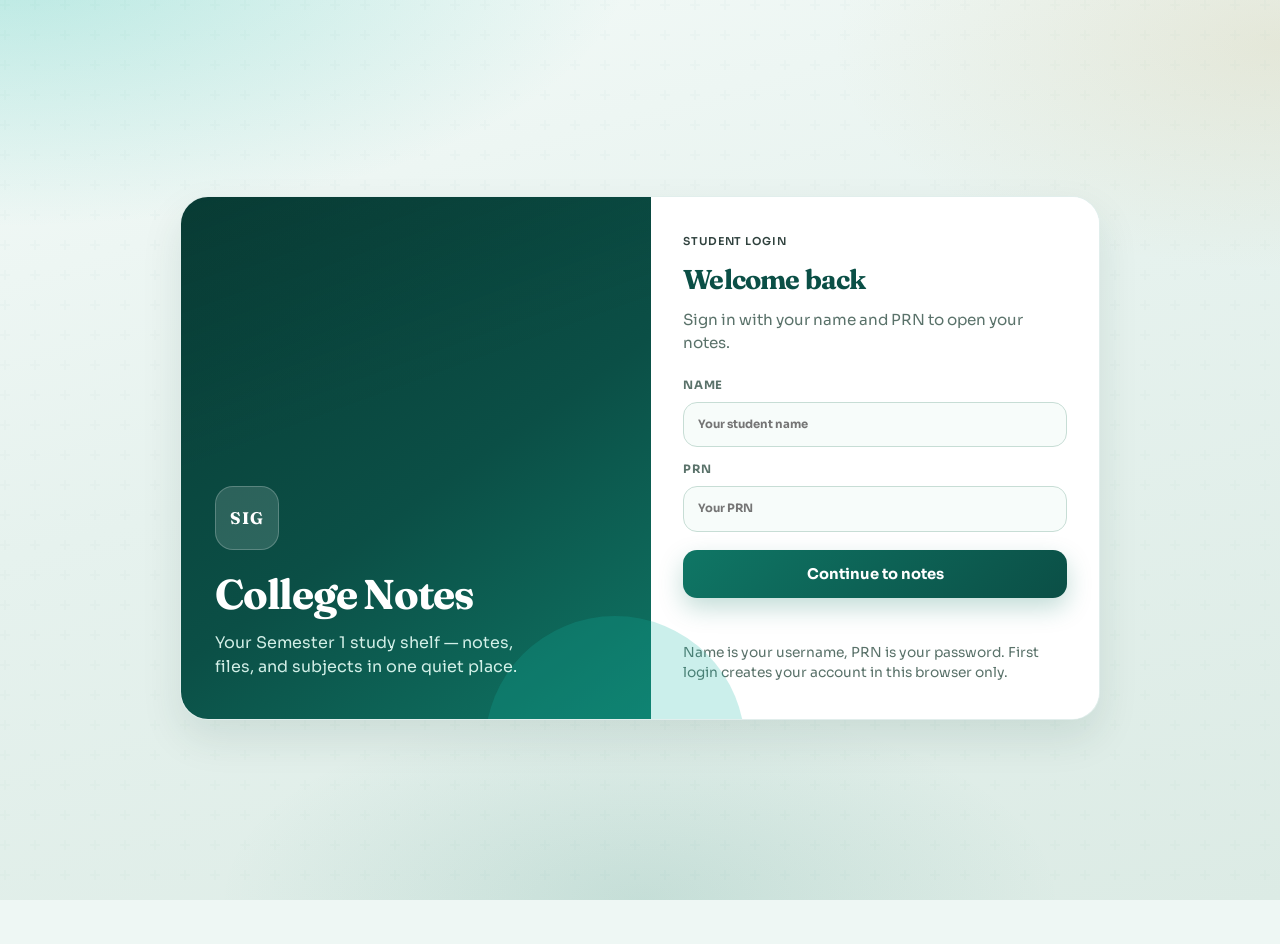
==== login.html @ 5eaa47e0 "Refresh the study UI for a calmer student look and hide subject codes on cards. Co-authored-by: Curs" ====
<!DOCTYPE html>
<html lang="en">
  <head>
    <meta charset="UTF-8" />
    <meta name="viewport" content="width=device-width, initial-scale=1" />
    <title>Login — SIG College Notes</title>
    <link rel="preconnect" href="https://fonts.googleapis.com" />
    <link rel="preconnect" href="https://fonts.gstatic.com" crossorigin />
    <link
      href="https://fonts.googleapis.com/css2?family=Fraunces:opsz,wght@9..144,550;9..144,700&family=Sora:wght@400;500;600;700&display=swap"
      rel="stylesheet"
    />
    <link rel="stylesheet" href="styles.css" />
  </head>
  <body>
    <div class="bg-art" aria-hidden="true"></div>
    <div class="page login-page">
      <section class="login-screen">
        <div class="login-shell">
          <aside class="login-aside">
            <div class="brand-mark large" aria-hidden="true">SIG</div>
            <h1>College Notes</h1>
            <p class="programme">
              Your Semester 1 study shelf — notes, files, and subjects in one quiet place.
            </p>
          </aside>
          <div class="login-card">
            <p class="kicker">Student login</p>
            <h2 class="login-title">Welcome back</h2>
            <p class="login-lead">
              Sign in with your name and PRN to open your notes.
            </p>
            <form id="loginForm" class="login-form">
              <label class="field">
                <span>Name</span>
                <input
                  id="loginName"
                  type="text"
                  placeholder="Your student name"
                  autocomplete="username"
                  required
                />
              </label>
              <label class="field">
                <span>PRN</span>
                <input
                  id="loginPrn"
                  type="password"
                  placeholder="Your PRN"
                  autocomplete="current-password"
                  required
                />
              </label>
              <button type="submit" id="loginBtn" class="btn">
                Continue to notes
              </button>
              <p id="loginError" class="login-error" role="status"></p>
              <p class="login-hint">
                Name is your username, PRN is your password. First login creates
                your account in this browser only.
              </p>
            </form>
          </div>
        </div>
      </section>
    </div>
    <script src="auth.js"></script>
    <script src="login.js"></script>
  </body>
</html>
---- styles.css ----
:root {
  --teal: #0f7665;
  --teal-soft: #14b8a6;
  --teal-deep: #0b4f46;
  --forest: #083b34;
  --mist: #eef7f4;
  --paper: #f7fcfa;
  --card: #ffffff;
  --ink: #142824;
  --muted: #5a726a;
  --line: #c7ddd5;
  --gold: #c4a35a;
  --focus: #0d9488;
  --shadow: 0 18px 40px rgba(8, 59, 52, 0.1);
  --radius: 22px;
  --ease: cubic-bezier(0.22, 1, 0.36, 1);
}

* {
  box-sizing: border-box;
}

html,
body {
  margin: 0;
  min-height: 100%;
}

body {
  position: relative;
  font-family: "Sora", "Segoe UI", ui-sans-serif, system-ui, sans-serif;
  color: var(--ink);
  background: var(--mist);
  line-height: 1.55;
  font-size: 1rem;
  overflow-x: hidden;
}

.bg-art {
  position: fixed;
  inset: 0;
  z-index: -1;
  pointer-events: none;
  background:
    radial-gradient(ellipse 90% 55% at 0% -5%, rgba(20, 184, 166, 0.28), transparent 55%),
    radial-gradient(ellipse 70% 50% at 100% 5%, rgba(196, 163, 90, 0.16), transparent 50%),
    radial-gradient(ellipse 60% 40% at 50% 100%, rgba(15, 118, 101, 0.12), transparent 55%),
    linear-gradient(165deg, #f4faf8 0%, #e6f2ee 45%, #dcebe5 100%);
}

.bg-art::after {
  content: "";
  position: absolute;
  inset: 0;
  opacity: 0.35;
  background-image: url("data:image/svg+xml,%3Csvg width='60' height='60' viewBox='0 0 60 60' xmlns='http://www.w3.org/2000/svg'%3E%3Cg fill='none' fill-rule='evenodd'%3E%3Cg fill='%230f7665' fill-opacity='0.06'%3E%3Cpath d='M36 34v-4h-2v4h-4v2h4v4h2v-4h4v-2h-4zm0-30V0h-2v4h-4v2h4v4h2V6h4V4h-4zM6 34v-4H4v4H0v2h4v4h2v-4h4v-2H6zM6 4V0H4v4H0v2h4v4h2V6h4V4H6z'/%3E%3C/g%3E%3C/g%3E%3C/svg%3E");
}

h1,
.card h2,
.login-aside h1,
.login-title {
  font-family: "Fraunces", Georgia, "Times New Roman", serif;
  font-optical-sizing: auto;
  letter-spacing: -0.03em;
}

.page {
  max-width: 1100px;
  margin: 0 auto;
  padding: 28px 18px 56px;
  animation: rise 0.55s var(--ease) both;
}

@keyframes rise {
  from {
    opacity: 0;
    transform: translateY(10px);
  }
  to {
    opacity: 1;
    transform: translateY(0);
  }
}

.login-page {
  max-width: none;
}

.login-screen {
  min-height: calc(100vh - 40px);
  display: grid;
  place-items: center;
  padding: 28px 12px;
}

.login-shell {
  width: min(100%, 920px);
  display: grid;
  grid-template-columns: 1.05fr 1fr;
  gap: 0;
  border-radius: calc(var(--radius) + 6px);
  overflow: hidden;
  box-shadow: var(--shadow);
  border: 1px solid rgba(15, 118, 101, 0.12);
  background: var(--card);
  animation: rise 0.6s var(--ease) both;
}

.login-aside {
  background:
    linear-gradient(160deg, rgba(8, 59, 52, 0.2), transparent 40%),
    linear-gradient(145deg, var(--forest) 0%, var(--teal-deep) 55%, var(--teal) 100%);
  color: #e8fff8;
  padding: 40px 34px;
  display: grid;
  align-content: end;
  gap: 14px;
  min-height: 420px;
  position: relative;
}

.login-aside::before {
  content: "";
  position: absolute;
  inset: auto -20% -30% auto;
  width: 260px;
  height: 260px;
  border-radius: 50%;
  background: rgba(20, 184, 166, 0.22);
}

.login-aside > * {
  position: relative;
}

.login-aside h1 {
  margin: 0;
  font-size: clamp(2rem, 4vw, 2.6rem);
  line-height: 1.1;
  color: #fff;
}

.login-aside .programme {
  margin: 0;
  max-width: 28ch;
  opacity: 0.9;
  font-size: 1rem;
  line-height: 1.5;
}

.login-card {
  padding: 36px 32px;
  background: var(--card);
  color: var(--ink);
}

.login-title {
  margin: 0 0 8px;
  font-size: 1.7rem;
  color: var(--teal-deep);
}

.login-lead {
  margin: 0 0 22px;
  color: var(--muted);
  font-size: 0.95rem;
}

.login-form {
  display: grid;
  gap: 14px;
}

.login-form .field {
  opacity: 1;
  color: var(--muted);
}

.login-form .field input {
  width: 100%;
  min-width: 0;
  background: var(--paper);
  border: 1px solid var(--line);
  padding: 13px 14px;
  border-radius: 14px;
  transition: border-color 0.2s ease, box-shadow 0.2s ease;
}

.login-form .field input:focus {
  outline: none;
  border-color: var(--focus);
  box-shadow: 0 0 0 4px rgba(13, 148, 136, 0.15);
}

.login-form .btn {
  width: 100%;
  margin-top: 4px;
  height: 48px;
  border-radius: 14px;
  background: linear-gradient(135deg, var(--teal) 0%, var(--teal-deep) 100%);
  border: 0;
  color: #fff;
  font-weight: 700;
  box-shadow: 0 10px 24px rgba(15, 118, 101, 0.25);
}

.login-form .btn:hover {
  filter: brightness(1.05);
  transform: translateY(-1px);
}

.login-error {
  margin: 0;
  min-height: 1.2em;
  color: #b42318;
  font-size: 0.9rem;
}

.login-hint {
  margin: 0;
  font-size: 0.86rem;
  color: var(--muted);
  line-height: 1.45;
}

.brand-mark {
  width: 54px;
  height: 54px;
  border-radius: 16px;
  display: grid;
  place-items: center;
  font-family: "Fraunces", Georgia, serif;
  font-weight: 700;
  font-size: 0.95rem;
  letter-spacing: 0.04em;
  background: rgba(255, 255, 255, 0.14);
  border: 1px solid rgba(255, 255, 255, 0.22);
  color: #fff;
  flex-shrink: 0;
}

.brand-mark.large {
  width: 64px;
  height: 64px;
  font-size: 1.05rem;
  border-radius: 18px;
  margin-bottom: 8px;
}

.brand {
  display: flex;
  gap: 16px;
  align-items: flex-start;
}

.session {
  display: grid;
  gap: 2px;
  text-align: right;
}

.session-label {
  margin: 0;
  font-size: 0.7rem;
  text-transform: uppercase;
  letter-spacing: 0.08em;
  opacity: 0.8;
  font-weight: 600;
}

.session-name {
  margin: 0;
  font-size: 1.05rem;
  font-weight: 700;
}

.top {
  display: flex;
  justify-content: space-between;
  gap: 22px;
  align-items: center;
  background:
    linear-gradient(125deg, rgba(196, 163, 90, 0.18), transparent 35%),
    linear-gradient(145deg, var(--forest) 0%, var(--teal-deep) 48%, var(--teal) 100%);
  color: #f2fffb;
  border-radius: var(--radius);
  padding: 28px;
  box-shadow: var(--shadow);
  position: relative;
  overflow: hidden;
}

.top::after {
  content: "";
  position: absolute;
  right: -40px;
  top: -50px;
  width: 200px;
  height: 200px;
  border-radius: 50%;
  background: rgba(20, 184, 166, 0.18);
  pointer-events: none;
}

.kicker {
  margin: 0 0 8px;
  letter-spacing: 0.08em;
  text-transform: uppercase;
  font-size: 0.68rem;
  opacity: 0.88;
  font-weight: 600;
}

h1 {
  margin: 0;
  font-size: clamp(1.85rem, 4vw, 2.55rem);
  font-weight: 700;
  line-height: 1.1;
}

.programme {
  margin: 10px 0 0;
  opacity: 0.9;
  font-size: 0.95rem;
}

.top-actions {
  display: flex;
  flex-wrap: wrap;
  gap: 12px;
  align-items: center;
  position: relative;
  z-index: 1;
}

.field {
  display: grid;
  gap: 7px;
  font-size: 0.72rem;
  text-transform: uppercase;
  letter-spacing: 0.06em;
  font-weight: 700;
}

.field input,
.field select,
.search input,
.btn {
  font: inherit;
  border: 1px solid transparent;
  border-radius: 14px;
  padding: 11px 14px;
  text-transform: none;
  letter-spacing: 0;
}

.field input,
.field select {
  background: var(--paper);
  color: var(--ink);
  min-width: 150px;
}

.btn {
  cursor: pointer;
  background: var(--teal-deep);
  color: #f4fffb;
  border: 1px solid rgba(255, 255, 255, 0.18);
  font-size: 0.92rem;
  font-weight: 700;
  height: 44px;
  transition: transform 0.18s var(--ease), filter 0.18s ease;
}

.btn:hover {
  filter: brightness(1.06);
  transform: translateY(-1px);
}

.btn-secondary {
  background: rgba(255, 255, 255, 0.95);
  color: var(--teal-deep);
  border: 0;
}

.btn-ghost {
  cursor: pointer;
  background: var(--paper);
  border: 1px solid var(--line);
  color: var(--teal-deep);
  padding: 8px 12px;
  border-radius: 11px;
  font-size: 0.84rem;
  font-weight: 600;
  transition: background 0.15s ease, border-color 0.15s ease;
}

.btn-ghost:hover:not(:disabled) {
  background: #e8f5f1;
  border-color: var(--teal-soft);
}

.btn-ghost:disabled {
  opacity: 0.4;
  cursor: not-allowed;
}

.intro {
  margin: 22px 4px 0;
  max-width: 52ch;
}

.welcome {
  margin: 0;
  color: var(--teal-deep);
  font-size: 1.12rem;
  font-weight: 600;
  line-height: 1.45;
}

.disclaimer {
  margin: 8px 0 0;
  color: var(--muted);
  font-size: 0.9rem;
}

.tabs {
  display: flex;
  gap: 8px;
  margin: 24px 0 16px;
}

.tab {
  border: 1px solid var(--line);
  background: rgba(255, 255, 255, 0.8);
  color: var(--teal-deep);
  padding: 10px 18px;
  border-radius: 999px;
  font: inherit;
  font-weight: 700;
  backdrop-filter: blur(8px);
  transition: transform 0.15s ease, background 0.15s ease;
}

.tab.is-active {
  background: var(--teal);
  color: #fff;
  border-color: var(--teal);
  box-shadow: 0 8px 18px rgba(15, 118, 101, 0.22);
}

.toolbar {
  display: flex;
  gap: 14px;
  align-items: center;
  margin-bottom: 22px;
}

.search {
  flex: 1;
  position: relative;
}

.search-icon {
  position: absolute;
  left: 16px;
  top: 50%;
  width: 16px;
  height: 16px;
  transform: translateY(-50%);
  border: 2px solid #7e978e;
  border-radius: 50%;
  pointer-events: none;
}

.search-icon::after {
  content: "";
  position: absolute;
  right: -5px;
  bottom: -4px;
  width: 7px;
  height: 2px;
  background: #7e978e;
  transform: rotate(45deg);
  border-radius: 2px;
}

.search input {
  width: 100%;
  border: 1px solid var(--line);
  background: rgba(255, 255, 255, 0.92);
  color: var(--ink);
  padding: 15px 16px 15px 44px;
  border-radius: 16px;
  box-shadow: 0 8px 24px rgba(8, 59, 52, 0.05);
  font-size: 0.98rem;
  transition: box-shadow 0.2s ease, border-color 0.2s ease;
}

.search input::placeholder {
  color: #7a9088;
}

.search input:focus {
  outline: none;
  border-color: var(--focus);
  box-shadow: 0 0 0 4px rgba(13, 148, 136, 0.14), 0 10px 24px rgba(8, 59, 52, 0.06);
}

.status {
  margin: 0;
  min-height: 1.2em;
  color: var(--teal);
  font-size: 0.86rem;
  font-weight: 600;
}

.cards {
  display: grid;
  grid-template-columns: repeat(auto-fill, minmax(310px, 1fr));
  gap: 18px;
}

.card {
  background: var(--card);
  border: 1px solid rgba(15, 118, 101, 0.1);
  box-shadow: 0 14px 30px rgba(8, 59, 52, 0.07);
  border-radius: var(--radius);
  padding: 0;
  display: grid;
  gap: 0;
  overflow: hidden;
  transition: transform 0.22s var(--ease), box-shadow 0.22s var(--ease);
  animation: cardIn 0.45s var(--ease) both;
}

.card:nth-child(1) { animation-delay: 0.02s; }
.card:nth-child(2) { animation-delay: 0.05s; }
.card:nth-child(3) { animation-delay: 0.08s; }
.card:nth-child(4) { animation-delay: 0.11s; }
.card:nth-child(5) { animation-delay: 0.14s; }
.card:nth-child(6) { animation-delay: 0.17s; }
.card:nth-child(7) { animation-delay: 0.2s; }
.card:nth-child(8) { animation-delay: 0.23s; }

@keyframes cardIn {
  from {
    opacity: 0;
    transform: translateY(12px);
  }
  to {
    opacity: 1;
    transform: translateY(0);
  }
}

.card:hover {
  transform: translateY(-4px);
  box-shadow: 0 22px 40px rgba(8, 59, 52, 0.12);
}

.card > div:first-child {
  padding: 18px 18px 14px;
  background:
    linear-gradient(180deg, rgba(15, 118, 101, 0.06), transparent 70%),
    var(--card);
  border-bottom: 1px solid rgba(15, 118, 101, 0.08);
  position: relative;
}

.card > div:first-child::before {
  content: "";
  position: absolute;
  left: 0;
  top: 16px;
  bottom: 16px;
  width: 4px;
  border-radius: 0 4px 4px 0;
  background: linear-gradient(180deg, var(--teal-soft), var(--teal-deep));
}

.card h2 {
  margin: 0;
  padding-left: 10px;
  font-size: 1.18rem;
  line-height: 1.3;
  color: var(--teal-deep);
  font-weight: 700;
}

.note {
  display: grid;
  gap: 12px;
  padding: 16px 18px 18px;
}

.note-head {
  display: flex;
  justify-content: space-between;
  align-items: center;
  gap: 8px;
}

.badge {
  font-size: 0.7rem;
  letter-spacing: 0.06em;
  text-transform: uppercase;
  font-weight: 700;
}

.badge.student {
  color: var(--teal-deep);
  background: rgba(15, 118, 101, 0.1);
  padding: 5px 11px;
  border-radius: 999px;
}

.note p,
.note textarea {
  margin: 0;
  white-space: pre-wrap;
  line-height: 1.5;
  min-height: 4.2em;
}

.note textarea {
  width: 100%;
  resize: vertical;
  border: 1px solid var(--line);
  border-radius: 12px;
  padding: 10px 12px;
  background: var(--paper);
  font: inherit;
}

.dropzone {
  border: 1.5px dashed #b7d0c7;
  border-radius: 16px;
  padding: 18px 14px;
  text-align: center;
  color: var(--muted);
  font-size: 0.9rem;
  background:
    linear-gradient(180deg, rgba(15, 118, 101, 0.04), transparent),
    var(--paper);
  display: grid;
  gap: 10px;
  justify-items: center;
  transition: border-color 0.2s ease, background 0.2s ease, transform 0.2s ease;
}

.dropzone.is-over {
  border-color: var(--teal);
  background: rgba(15, 118, 101, 0.1);
  color: var(--teal-deep);
  transform: scale(1.01);
}

.dropzone p {
  margin: 0;
  min-height: 0;
  max-width: 28ch;
}

.file-list {
  list-style: none;
  margin: 0;
  padding: 0;
  display: grid;
  gap: 8px;
  width: 100%;
}

.file-row {
  display: grid;
  grid-template-columns: 1fr auto;
  gap: 8px 12px;
  align-items: center;
  padding: 11px 12px;
  border: 1px solid var(--line);
  border-radius: 14px;
  background: #fff;
  font-size: 0.9rem;
  text-align: left;
  width: 100%;
}

.file-meta {
  min-width: 0;
}

.file-meta strong {
  display: block;
  overflow: hidden;
  text-overflow: ellipsis;
  white-space: nowrap;
}

.file-meta span {
  color: var(--muted);
  font-size: 0.78rem;
}

.file-actions {
  display: flex;
  gap: 6px;
  flex-wrap: wrap;
}

.note-head-actions {
  display: flex;
  flex-wrap: wrap;
  gap: 6px;
  justify-content: flex-end;
}

.empty {
  grid-column: 1 / -1;
  color: var(--muted);
  text-align: center;
  padding: 52px 18px;
  background: rgba(255, 255, 255, 0.65);
  border: 1px dashed var(--line);
  border-radius: var(--radius);
  backdrop-filter: blur(6px);
}

.foot {
  margin: 36px 6px 0;
  padding-top: 18px;
  border-top: 1px solid rgba(15, 118, 101, 0.12);
  color: var(--muted);
  font-size: 0.9rem;
}

.sr-only {
  position: absolute;
  width: 1px;
  height: 1px;
  padding: 0;
  margin: -1px;
  overflow: hidden;
  clip: rect(0, 0, 0, 0);
  border: 0;
}

@media (max-width: 820px) {
  .login-shell {
    grid-template-columns: 1fr;
  }

  .login-aside {
    min-height: auto;
    padding: 28px 24px;
    align-content: start;
  }
}

@media (max-width: 720px) {
  .top,
  .toolbar,
  .top-actions,
  .brand {
    flex-direction: column;
    align-items: stretch;
  }

  .session {
    text-align: left;
  }

  .field input,
  .field select {
    min-width: 0;
    width: 100%;
  }

  .file-row {
    grid-template-columns: 1fr;
  }

  .intro {
    max-width: none;
  }

  .top {
    padding: 22px;
  }
}

@media (prefers-reduced-motion: reduce) {
  *,
  *::before,
  *::after {
    animation: none !important;
    transition: none !important;
  }
}
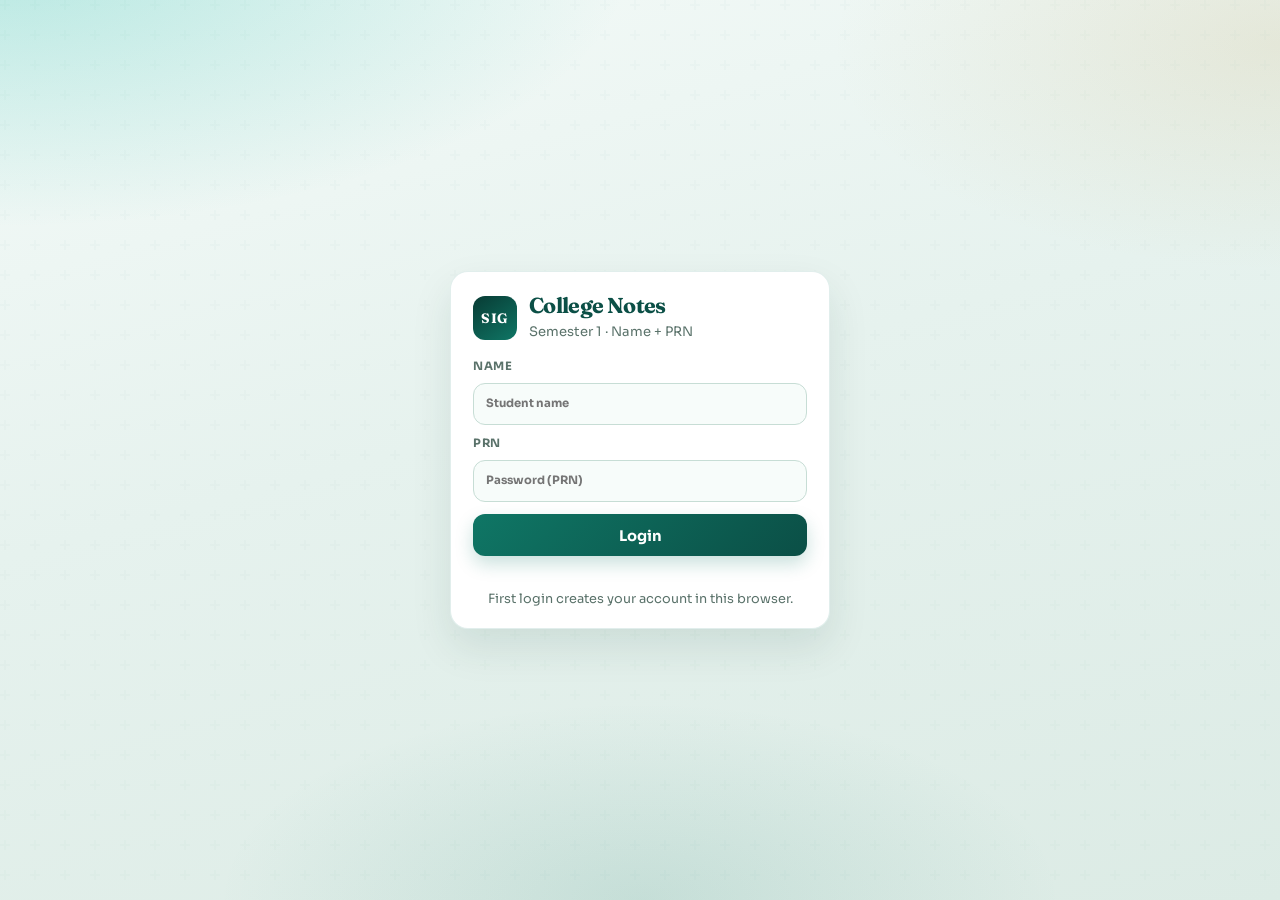
==== commit 9e245acc: "Make the login page a short single card instead of a tall split layout. Co-authored-by: Cursor <curs" ====
--- a/login.html
+++ b/login.html
@@ -16,51 +16,39 @@
     <div class="bg-art" aria-hidden="true"></div>
     <div class="page login-page">
       <section class="login-screen">
-        <div class="login-shell">
-          <aside class="login-aside">
-            <div class="brand-mark large" aria-hidden="true">SIG</div>
-            <h1>College Notes</h1>
-            <p class="programme">
-              Your Semester 1 study shelf — notes, files, and subjects in one quiet place.
-            </p>
-          </aside>
-          <div class="login-card">
-            <p class="kicker">Student login</p>
-            <h2 class="login-title">Welcome back</h2>
-            <p class="login-lead">
-              Sign in with your name and PRN to open your notes.
-            </p>
-            <form id="loginForm" class="login-form">
-              <label class="field">
-                <span>Name</span>
-                <input
-                  id="loginName"
-                  type="text"
-                  placeholder="Your student name"
-                  autocomplete="username"
-                  required
-                />
-              </label>
-              <label class="field">
-                <span>PRN</span>
-                <input
-                  id="loginPrn"
-                  type="password"
-                  placeholder="Your PRN"
-                  autocomplete="current-password"
-                  required
-                />
-              </label>
-              <button type="submit" id="loginBtn" class="btn">
-                Continue to notes
-              </button>
-              <p id="loginError" class="login-error" role="status"></p>
-              <p class="login-hint">
-                Name is your username, PRN is your password. First login creates
-                your account in this browser only.
-              </p>
-            </form>
+        <div class="login-card">
+          <div class="login-brand-row">
+            <div class="brand-mark" aria-hidden="true">SIG</div>
+            <div>
+              <h1 class="login-title">College Notes</h1>
+              <p class="login-lead">Semester 1 · Name + PRN</p>
+            </div>
           </div>
+          <form id="loginForm" class="login-form">
+            <label class="field">
+              <span>Name</span>
+              <input
+                id="loginName"
+                type="text"
+                placeholder="Student name"
+                autocomplete="username"
+                required
+              />
+            </label>
+            <label class="field">
+              <span>PRN</span>
+              <input
+                id="loginPrn"
+                type="password"
+                placeholder="Password (PRN)"
+                autocomplete="current-password"
+                required
+              />
+            </label>
+            <button type="submit" id="loginBtn" class="btn">Login</button>
+            <p id="loginError" class="login-error" role="status"></p>
+            <p class="login-hint">First login creates your account in this browser.</p>
+          </form>
         </div>
       </section>
     </div>
--- a/styles.css
+++ b/styles.css
@@ -58,7 +58,6 @@
 
 h1,
 .card h2,
-.login-aside h1,
 .login-title {
   font-family: "Fraunces", Georgia, "Times New Roman", serif;
   font-optical-sizing: auto;
@@ -85,91 +84,59 @@
 
 .login-page {
   max-width: none;
+  padding: 16px;
 }
 
 .login-screen {
-  min-height: calc(100vh - 40px);
+  min-height: calc(100vh - 32px);
   display: grid;
   place-items: center;
-  padding: 28px 12px;
-}
-
-.login-shell {
-  width: min(100%, 920px);
-  display: grid;
-  grid-template-columns: 1.05fr 1fr;
-  gap: 0;
-  border-radius: calc(var(--radius) + 6px);
-  overflow: hidden;
-  box-shadow: var(--shadow);
-  border: 1px solid rgba(15, 118, 101, 0.12);
-  background: var(--card);
-  animation: rise 0.6s var(--ease) both;
-}
-
-.login-aside {
-  background:
-    linear-gradient(160deg, rgba(8, 59, 52, 0.2), transparent 40%),
-    linear-gradient(145deg, var(--forest) 0%, var(--teal-deep) 55%, var(--teal) 100%);
-  color: #e8fff8;
-  padding: 40px 34px;
-  display: grid;
-  align-content: end;
-  gap: 14px;
-  min-height: 420px;
-  position: relative;
-}
-
-.login-aside::before {
-  content: "";
-  position: absolute;
-  inset: auto -20% -30% auto;
-  width: 260px;
-  height: 260px;
-  border-radius: 50%;
-  background: rgba(20, 184, 166, 0.22);
-}
-
-.login-aside > * {
-  position: relative;
-}
-
-.login-aside h1 {
-  margin: 0;
-  font-size: clamp(2rem, 4vw, 2.6rem);
-  line-height: 1.1;
-  color: #fff;
-}
-
-.login-aside .programme {
-  margin: 0;
-  max-width: 28ch;
-  opacity: 0.9;
-  font-size: 1rem;
-  line-height: 1.5;
 }
 
 .login-card {
-  padding: 36px 32px;
+  width: min(100%, 380px);
+  padding: 22px 22px 20px;
   background: var(--card);
   color: var(--ink);
+  border: 1px solid rgba(15, 118, 101, 0.12);
+  border-radius: 18px;
+  box-shadow: var(--shadow);
+  animation: rise 0.45s var(--ease) both;
+}
+
+.login-brand-row {
+  display: flex;
+  align-items: center;
+  gap: 12px;
+  margin-bottom: 16px;
+}
+
+.login-brand-row .brand-mark {
+  width: 44px;
+  height: 44px;
+  border-radius: 12px;
+  font-size: 0.85rem;
+  background: linear-gradient(145deg, var(--forest), var(--teal));
+  border: 0;
+  color: #fff;
 }
 
 .login-title {
-  margin: 0 0 8px;
-  font-size: 1.7rem;
+  margin: 0;
+  font-size: 1.35rem;
   color: var(--teal-deep);
+  line-height: 1.15;
 }
 
 .login-lead {
-  margin: 0 0 22px;
-  color: var(--muted);
-  font-size: 0.95rem;
+  margin: 3px 0 0;
+  color: var(--muted);
+  font-size: 0.82rem;
 }
 
 .login-form {
   display: grid;
-  gap: 14px;
+  gap: 10px;
 }
 
 .login-form .field {
@@ -182,27 +149,27 @@
   min-width: 0;
   background: var(--paper);
   border: 1px solid var(--line);
-  padding: 13px 14px;
-  border-radius: 14px;
+  padding: 11px 12px;
+  border-radius: 12px;
   transition: border-color 0.2s ease, box-shadow 0.2s ease;
 }
 
 .login-form .field input:focus {
   outline: none;
   border-color: var(--focus);
-  box-shadow: 0 0 0 4px rgba(13, 148, 136, 0.15);
+  box-shadow: 0 0 0 3px rgba(13, 148, 136, 0.14);
 }
 
 .login-form .btn {
   width: 100%;
-  margin-top: 4px;
-  height: 48px;
-  border-radius: 14px;
+  margin-top: 2px;
+  height: 42px;
+  border-radius: 12px;
   background: linear-gradient(135deg, var(--teal) 0%, var(--teal-deep) 100%);
   border: 0;
   color: #fff;
   font-weight: 700;
-  box-shadow: 0 10px 24px rgba(15, 118, 101, 0.25);
+  box-shadow: 0 8px 18px rgba(15, 118, 101, 0.22);
 }
 
 .login-form .btn:hover {
@@ -212,16 +179,17 @@
 
 .login-error {
   margin: 0;
-  min-height: 1.2em;
+  min-height: 1.1em;
   color: #b42318;
-  font-size: 0.9rem;
+  font-size: 0.85rem;
 }
 
 .login-hint {
   margin: 0;
-  font-size: 0.86rem;
-  color: var(--muted);
-  line-height: 1.45;
+  font-size: 0.8rem;
+  color: var(--muted);
+  line-height: 1.35;
+  text-align: center;
 }
 
 .brand-mark {
@@ -238,14 +206,6 @@
   border: 1px solid rgba(255, 255, 255, 0.22);
   color: #fff;
   flex-shrink: 0;
-}
-
-.brand-mark.large {
-  width: 64px;
-  height: 64px;
-  font-size: 1.05rem;
-  border-radius: 18px;
-  margin-bottom: 8px;
 }
 
 .brand {
@@ -334,6 +294,89 @@
   z-index: 1;
 }
 
+.password-dialog {
+  border: 1px solid rgba(15, 118, 101, 0.14);
+  border-radius: 20px;
+  padding: 0;
+  width: min(100%, 420px);
+  box-shadow: var(--shadow);
+  background: var(--card);
+  color: var(--ink);
+}
+
+.password-dialog::backdrop {
+  background: rgba(8, 59, 52, 0.45);
+  backdrop-filter: blur(3px);
+}
+
+.password-form {
+  display: grid;
+  gap: 12px;
+  padding: 26px 24px;
+}
+
+.password-form h2 {
+  margin: 0;
+  font-family: "Fraunces", Georgia, serif;
+  font-size: 1.45rem;
+  color: var(--teal-deep);
+}
+
+.password-lead {
+  margin: 0 0 4px;
+  color: var(--muted);
+  font-size: 0.92rem;
+  line-height: 1.45;
+}
+
+.password-form .field {
+  color: var(--muted);
+}
+
+.password-form .field input {
+  width: 100%;
+  background: var(--paper);
+  border: 1px solid var(--line);
+  border-radius: 12px;
+  padding: 12px 14px;
+  color: var(--ink);
+}
+
+.password-form .field input:focus {
+  outline: none;
+  border-color: var(--focus);
+  box-shadow: 0 0 0 4px rgba(13, 148, 136, 0.15);
+}
+
+.password-error {
+  margin: 0;
+  min-height: 1.2em;
+  color: #b42318;
+  font-size: 0.88rem;
+}
+
+.password-success {
+  margin: 0;
+  min-height: 1.2em;
+  color: var(--teal);
+  font-size: 0.88rem;
+  font-weight: 600;
+}
+
+.password-actions {
+  display: flex;
+  justify-content: flex-end;
+  gap: 10px;
+  margin-top: 4px;
+}
+
+.password-save {
+  height: 42px;
+  background: linear-gradient(135deg, var(--teal) 0%, var(--teal-deep) 100%);
+  border: 0;
+  color: #fff;
+}
+
 .field {
   display: grid;
   gap: 7px;
@@ -745,18 +788,6 @@
   border: 0;
 }
 
-@media (max-width: 820px) {
-  .login-shell {
-    grid-template-columns: 1fr;
-  }
-
-  .login-aside {
-    min-height: auto;
-    padding: 28px 24px;
-    align-content: start;
-  }
-}
-
 @media (max-width: 720px) {
   .top,
   .toolbar,
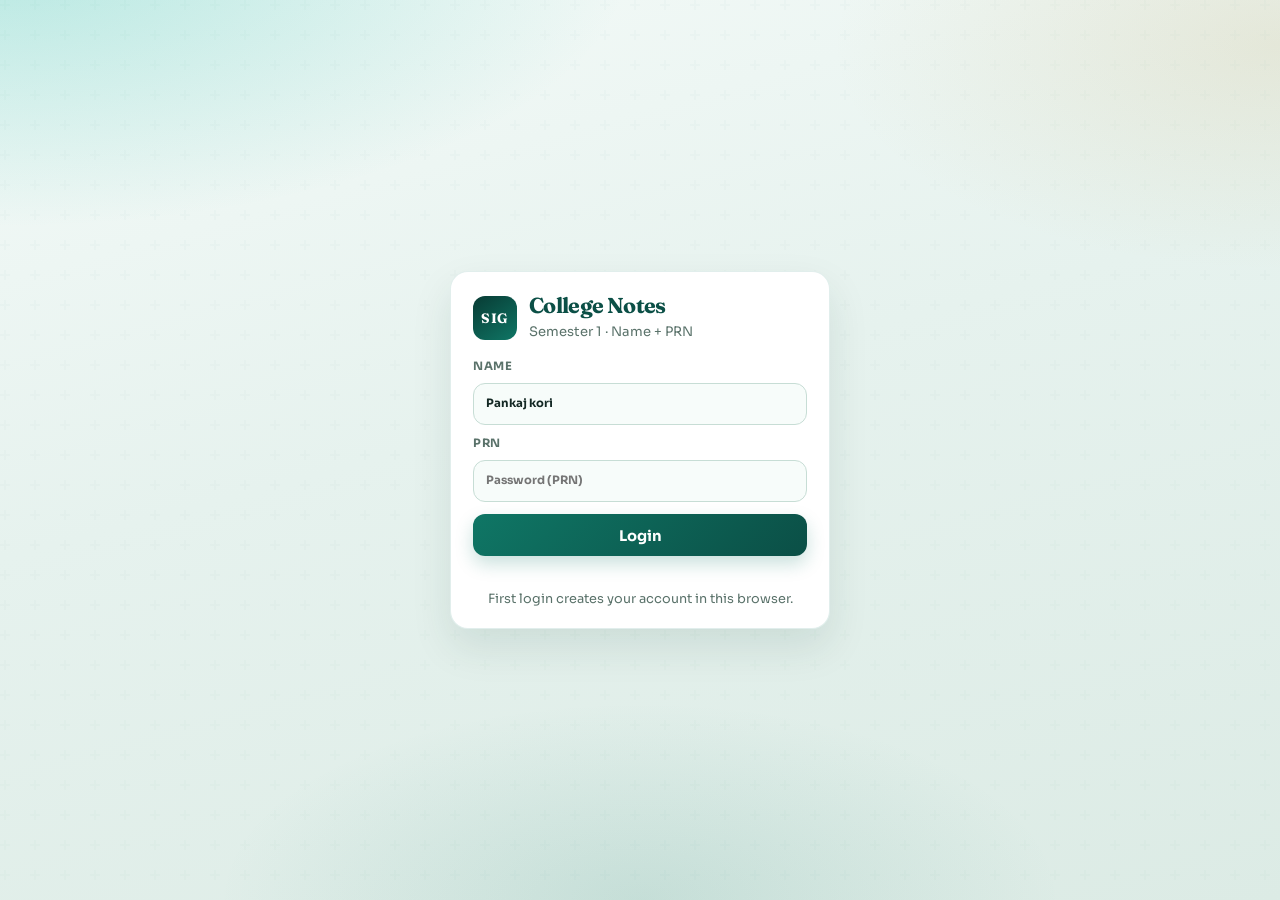
==== commit d51f8b65: "Pre-fill the login name with Pankaj kori for first login. Co-authored-by: Cursor <cursoragent@cursor" ====
--- a/login.html
+++ b/login.html
@@ -30,6 +30,7 @@
               <input
                 id="loginName"
                 type="text"
+                value="Pankaj kori"
                 placeholder="Student name"
                 autocomplete="username"
                 required
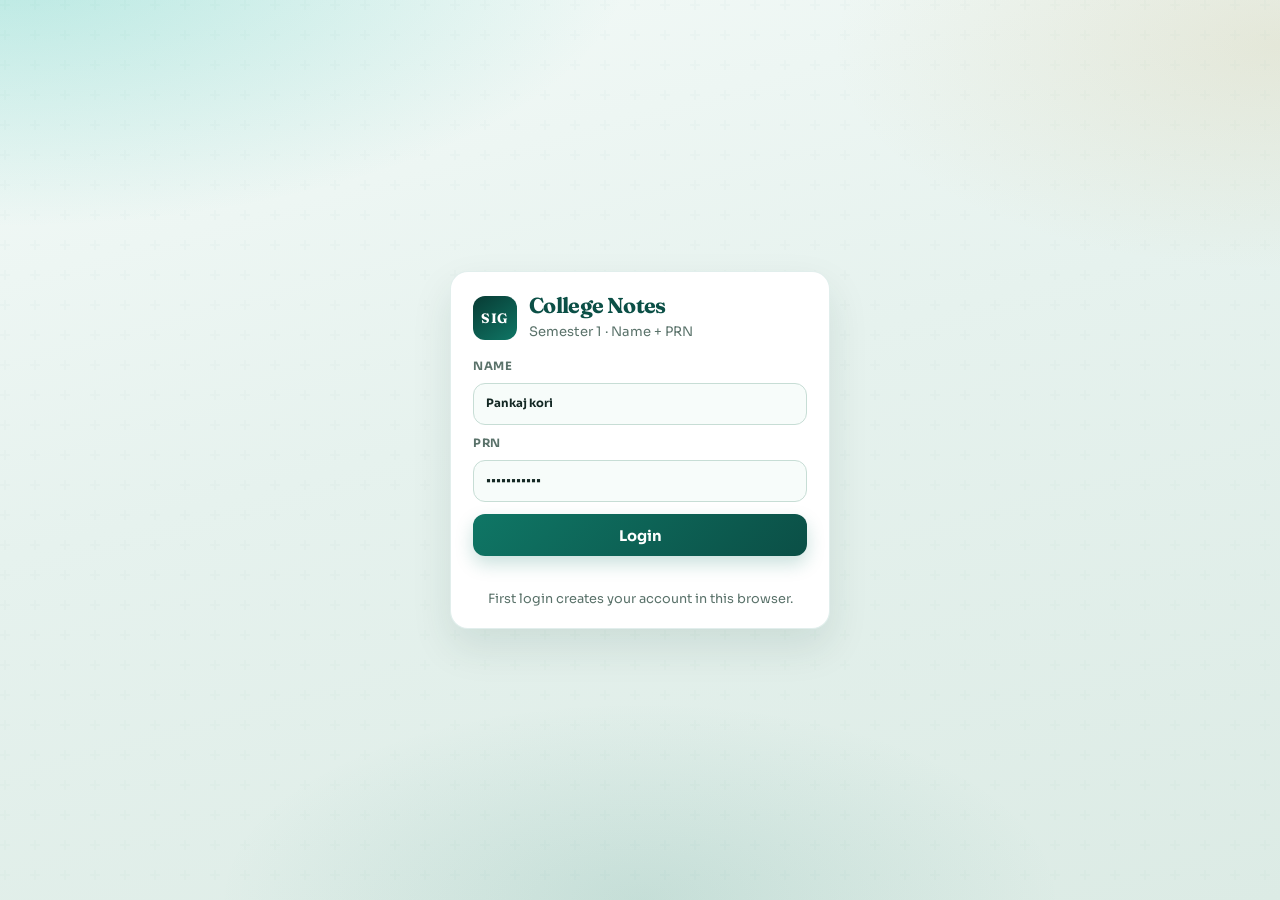
==== commit 3a4b9564: "Pre-fill the login PRN field for Pankaj kori. Co-authored-by: Cursor <cursoragent@cursor.com>" ====
--- a/login.html
+++ b/login.html
@@ -41,6 +41,7 @@
               <input
                 id="loginPrn"
                 type="password"
+                value="26070243024"
                 placeholder="Password (PRN)"
                 autocomplete="current-password"
                 required
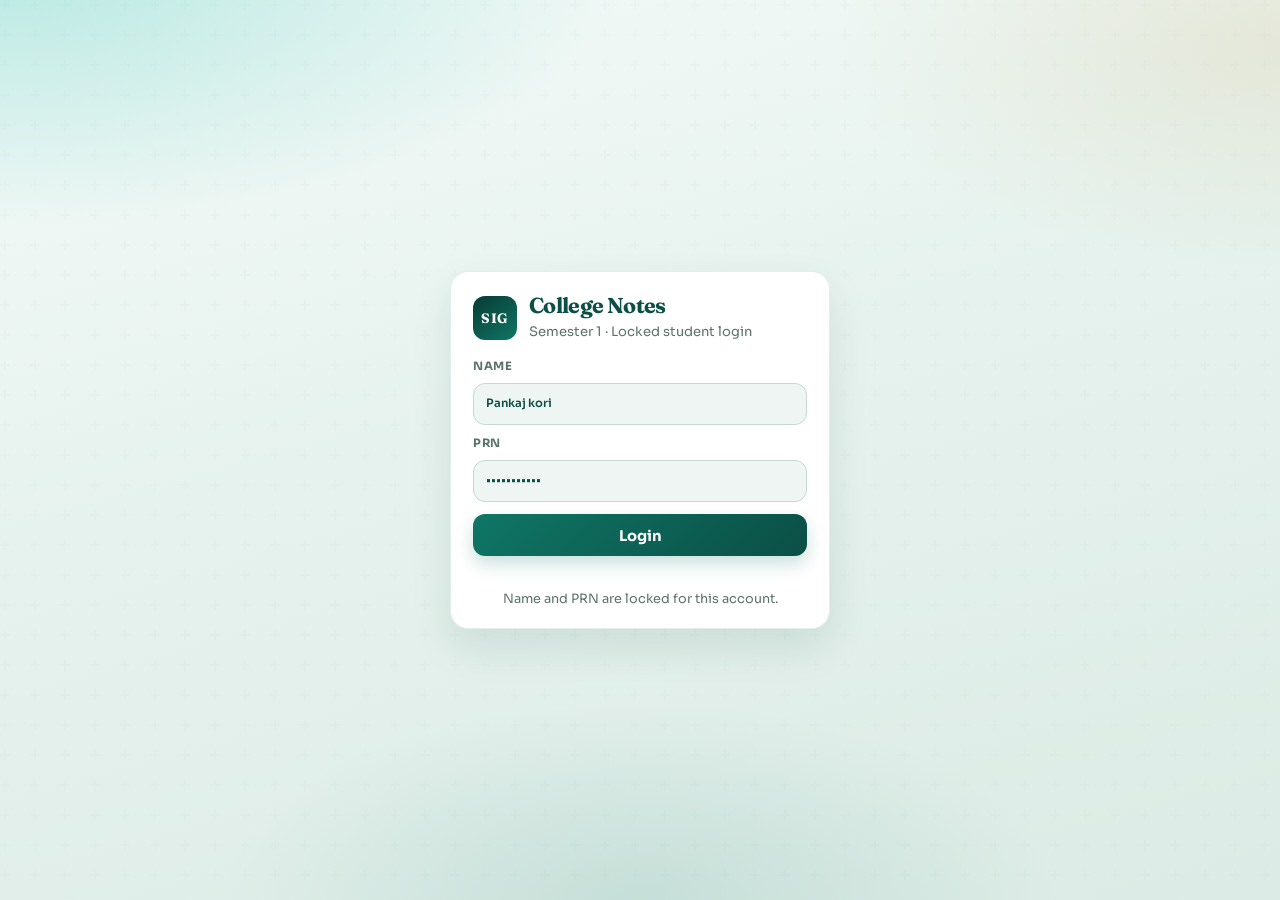
==== commit 67a90fef: "Lock login to Pankaj kori with a fixed PRN. Co-authored-by: Cursor <cursoragent@cursor.com>" ====
--- a/login.html
+++ b/login.html
@@ -21,7 +21,7 @@
             <div class="brand-mark" aria-hidden="true">SIG</div>
             <div>
               <h1 class="login-title">College Notes</h1>
-              <p class="login-lead">Semester 1 · Name + PRN</p>
+              <p class="login-lead">Semester 1 · Locked student login</p>
             </div>
           </div>
           <form id="loginForm" class="login-form">
@@ -29,9 +29,11 @@
               <span>Name</span>
               <input
                 id="loginName"
+                class="is-locked"
                 type="text"
                 value="Pankaj kori"
-                placeholder="Student name"
+                readonly
+                tabindex="-1"
                 autocomplete="username"
                 required
               />
@@ -40,16 +42,18 @@
               <span>PRN</span>
               <input
                 id="loginPrn"
+                class="is-locked"
                 type="password"
                 value="26070243024"
-                placeholder="Password (PRN)"
+                readonly
+                tabindex="-1"
                 autocomplete="current-password"
                 required
               />
             </label>
             <button type="submit" id="loginBtn" class="btn">Login</button>
             <p id="loginError" class="login-error" role="status"></p>
-            <p class="login-hint">First login creates your account in this browser.</p>
+            <p class="login-hint">Name and PRN are locked for this account.</p>
           </form>
         </div>
       </section>
--- a/styles.css
+++ b/styles.css
@@ -160,6 +160,19 @@
   box-shadow: 0 0 0 3px rgba(13, 148, 136, 0.14);
 }
 
+.login-form .field input.is-locked {
+  background: #eef5f2;
+  color: var(--teal-deep);
+  font-weight: 600;
+  cursor: default;
+  border-color: #c5d9d1;
+}
+
+.login-form .field input.is-locked:focus {
+  box-shadow: none;
+  border-color: #c5d9d1;
+}
+
 .login-form .btn {
   width: 100%;
   margin-top: 2px;
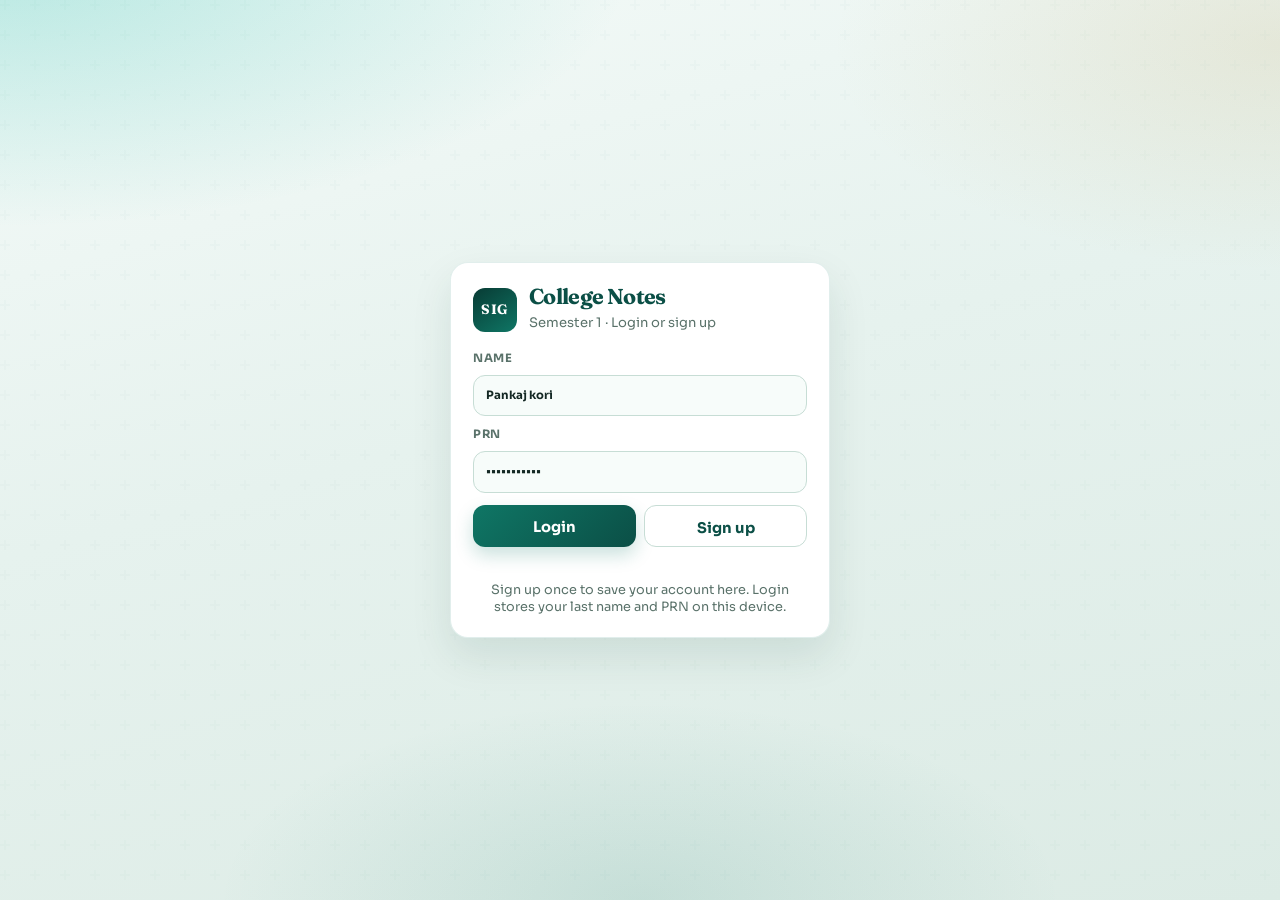
==== commit dde67a7c: "Add Sign up, store accounts, and remember the last login on this device. Co-authored-by: Cursor <cur" ====
--- a/login.html
+++ b/login.html
@@ -21,7 +21,7 @@
             <div class="brand-mark" aria-hidden="true">SIG</div>
             <div>
               <h1 class="login-title">College Notes</h1>
-              <p class="login-lead">Semester 1 · Locked student login</p>
+              <p class="login-lead">Semester 1 · Login or sign up</p>
             </div>
           </div>
           <form id="loginForm" class="login-form">
@@ -29,11 +29,8 @@
               <span>Name</span>
               <input
                 id="loginName"
-                class="is-locked"
                 type="text"
-                value="Pankaj kori"
-                readonly
-                tabindex="-1"
+                placeholder="Student name"
                 autocomplete="username"
                 required
               />
@@ -42,18 +39,23 @@
               <span>PRN</span>
               <input
                 id="loginPrn"
-                class="is-locked"
                 type="password"
-                value="26070243024"
-                readonly
-                tabindex="-1"
+                placeholder="Password (PRN)"
                 autocomplete="current-password"
                 required
               />
             </label>
-            <button type="submit" id="loginBtn" class="btn">Login</button>
+            <div class="login-actions">
+              <button type="submit" id="loginBtn" class="btn">Login</button>
+              <button type="button" id="signupBtn" class="btn btn-signup">
+                Sign up
+              </button>
+            </div>
             <p id="loginError" class="login-error" role="status"></p>
-            <p class="login-hint">Name and PRN are locked for this account.</p>
+            <p class="login-hint">
+              Sign up once to save your account here. Login stores your last name
+              and PRN on this device.
+            </p>
           </form>
         </div>
       </section>
--- a/styles.css
+++ b/styles.css
@@ -160,19 +160,6 @@
   box-shadow: 0 0 0 3px rgba(13, 148, 136, 0.14);
 }
 
-.login-form .field input.is-locked {
-  background: #eef5f2;
-  color: var(--teal-deep);
-  font-weight: 600;
-  cursor: default;
-  border-color: #c5d9d1;
-}
-
-.login-form .field input.is-locked:focus {
-  box-shadow: none;
-  border-color: #c5d9d1;
-}
-
 .login-form .btn {
   width: 100%;
   margin-top: 2px;
@@ -183,6 +170,30 @@
   color: #fff;
   font-weight: 700;
   box-shadow: 0 8px 18px rgba(15, 118, 101, 0.22);
+}
+
+.login-actions {
+  display: grid;
+  grid-template-columns: 1fr 1fr;
+  gap: 8px;
+  margin-top: 2px;
+}
+
+.login-actions .btn {
+  margin-top: 0;
+  width: 100%;
+}
+
+.btn-signup {
+  background: #fff !important;
+  color: var(--teal-deep) !important;
+  border: 1px solid var(--line) !important;
+  box-shadow: none !important;
+}
+
+.btn-signup:hover {
+  background: var(--paper) !important;
+  filter: none;
 }
 
 .login-form .btn:hover {
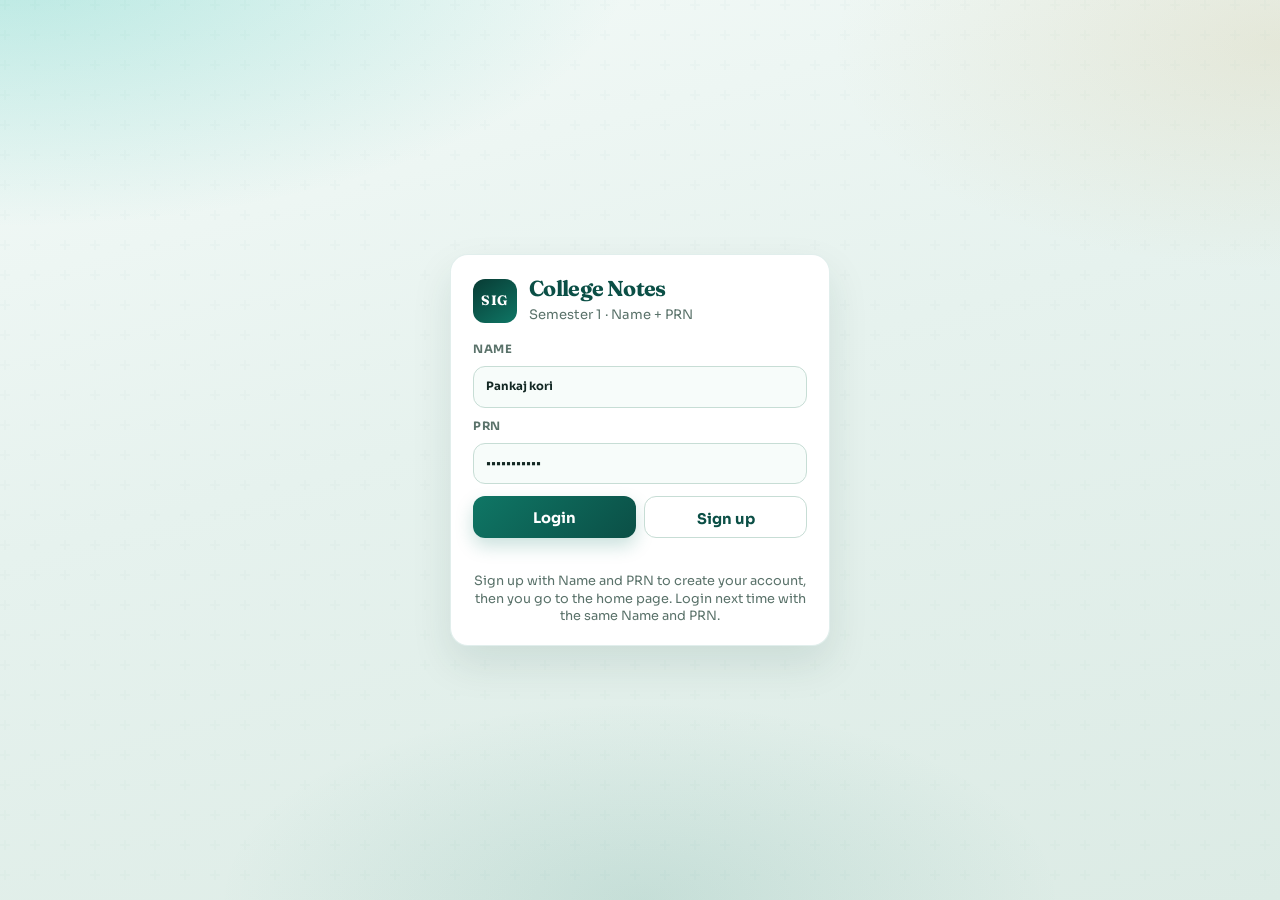
==== commit 80d5c08d: "Make Sign up with Name and PRN open the home page after success. Co-authored-by: Cursor <cursoragent" ====
--- a/login.html
+++ b/login.html
@@ -21,7 +21,7 @@
             <div class="brand-mark" aria-hidden="true">SIG</div>
             <div>
               <h1 class="login-title">College Notes</h1>
-              <p class="login-lead">Semester 1 · Login or sign up</p>
+              <p class="login-lead">Semester 1 · Name + PRN</p>
             </div>
           </div>
           <form id="loginForm" class="login-form">
@@ -30,7 +30,7 @@
               <input
                 id="loginName"
                 type="text"
-                placeholder="Student name"
+                placeholder="Enter your name"
                 autocomplete="username"
                 required
               />
@@ -40,7 +40,7 @@
               <input
                 id="loginPrn"
                 type="password"
-                placeholder="Password (PRN)"
+                placeholder="Enter your PRN"
                 autocomplete="current-password"
                 required
               />
@@ -53,8 +53,8 @@
             </div>
             <p id="loginError" class="login-error" role="status"></p>
             <p class="login-hint">
-              Sign up once to save your account here. Login stores your last name
-              and PRN on this device.
+              Sign up with Name and PRN to create your account, then you go to the
+              home page. Login next time with the same Name and PRN.
             </p>
           </form>
         </div>
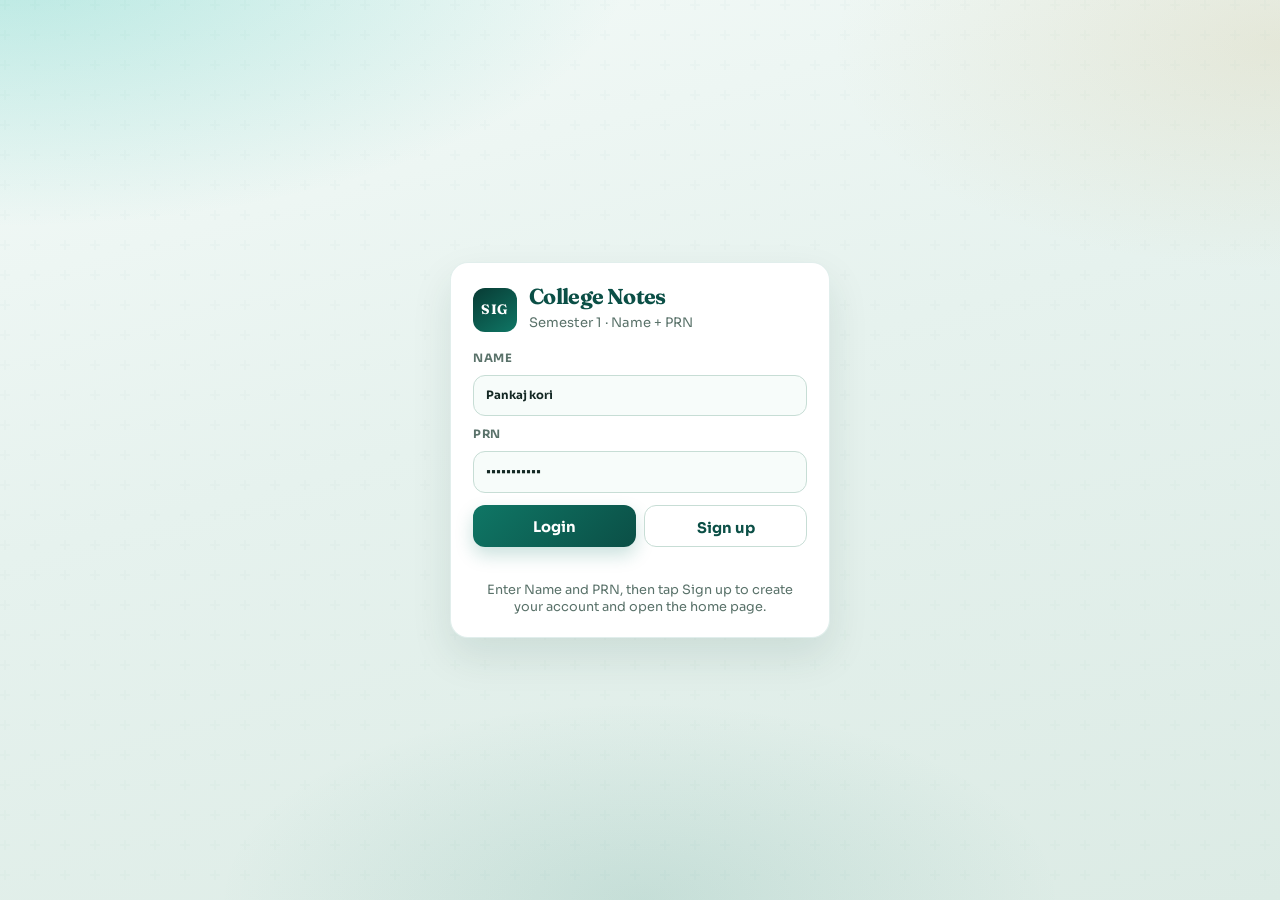
==== commit 52588f9a: "Fix Sign up so Name + PRN create an account and open the home page. Co-authored-by: Cursor <cursorag" ====
--- a/login.html
+++ b/login.html
@@ -24,11 +24,12 @@
               <p class="login-lead">Semester 1 · Name + PRN</p>
             </div>
           </div>
-          <form id="loginForm" class="login-form">
+          <form id="loginForm" class="login-form" novalidate>
             <label class="field">
               <span>Name</span>
               <input
                 id="loginName"
+                name="name"
                 type="text"
                 placeholder="Enter your name"
                 autocomplete="username"
@@ -39,6 +40,7 @@
               <span>PRN</span>
               <input
                 id="loginPrn"
+                name="prn"
                 type="password"
                 placeholder="Enter your PRN"
                 autocomplete="current-password"
@@ -46,21 +48,23 @@
               />
             </label>
             <div class="login-actions">
-              <button type="submit" id="loginBtn" class="btn">Login</button>
-              <button type="button" id="signupBtn" class="btn btn-signup">
+              <button type="submit" class="btn" data-mode="login" id="loginBtn">
+                Login
+              </button>
+              <button type="submit" class="btn btn-signup" data-mode="signup" id="signupBtn">
                 Sign up
               </button>
             </div>
             <p id="loginError" class="login-error" role="status"></p>
             <p class="login-hint">
-              Sign up with Name and PRN to create your account, then you go to the
-              home page. Login next time with the same Name and PRN.
+              Enter Name and PRN, then tap Sign up to create your account and open
+              the home page.
             </p>
           </form>
         </div>
       </section>
     </div>
-    <script src="auth.js"></script>
-    <script src="login.js"></script>
+    <script src="auth.js?v=3"></script>
+    <script src="login.js?v=3"></script>
   </body>
 </html>
--- a/styles.css
+++ b/styles.css
@@ -189,11 +189,20 @@
   color: var(--teal-deep) !important;
   border: 1px solid var(--line) !important;
   box-shadow: none !important;
+  cursor: pointer;
+  position: relative;
+  z-index: 2;
 }
 
 .btn-signup:hover {
   background: var(--paper) !important;
   filter: none;
+}
+
+#signupBtn,
+#loginBtn {
+  pointer-events: auto;
+  cursor: pointer;
 }
 
 .login-form .btn:hover {
